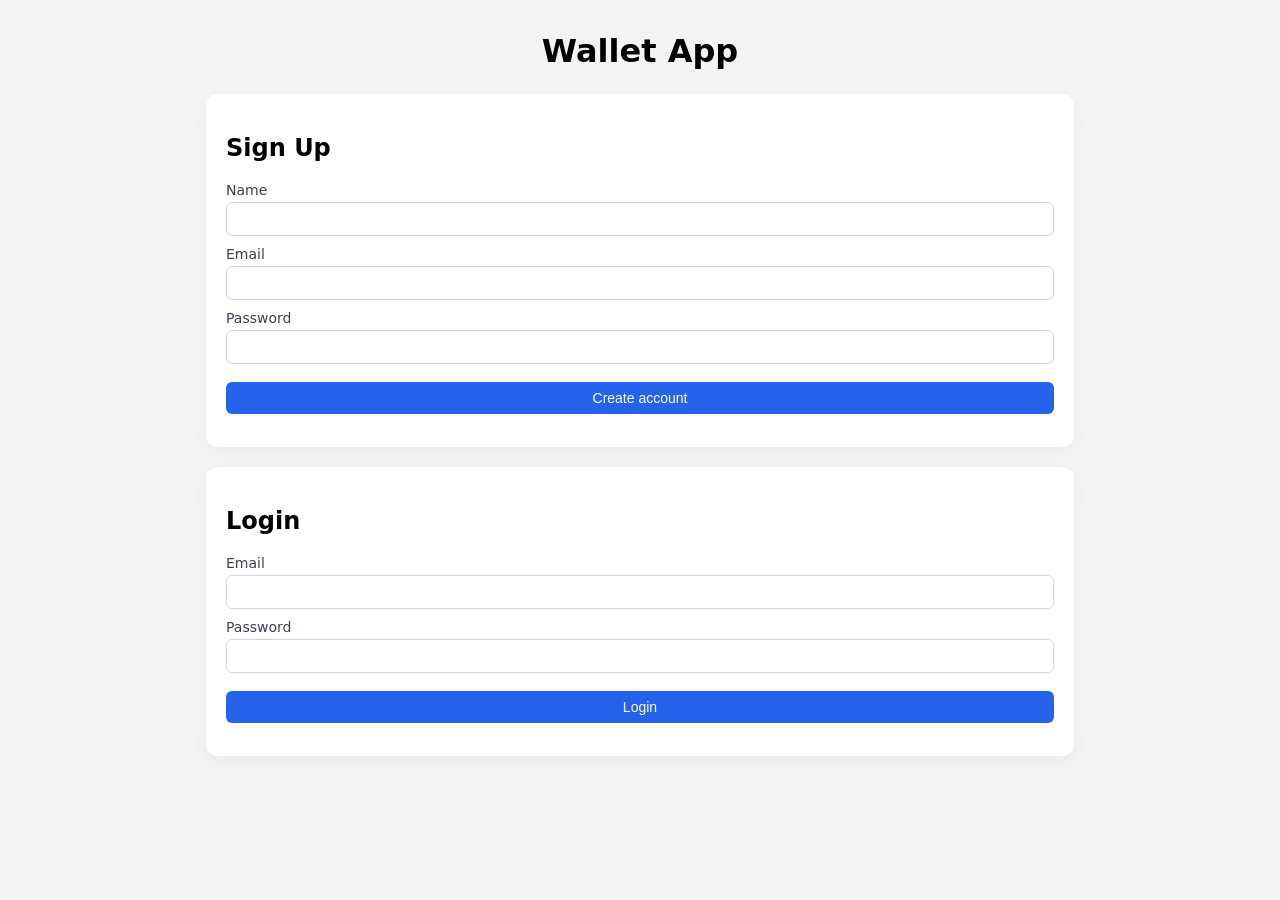
==== frontend/index.html @ bc02738d "Initial commit" ====
<!DOCTYPE html>
<html lang="en">
<head>
  <meta charset="UTF-8">
  <title>Wallet App - Login / Signup</title>
  <link rel="stylesheet" href="styles.css">
</head>
<body>
  <div class="container">
    <h1>Wallet App</h1>

    <div class="card">
      <h2>Sign Up</h2>
      <form id="signup-form">
        <label>
          Name
          <input type="text" id="signup-name" required>
        </label>
        <label>
          Email
          <input type="email" id="signup-email" required>
        </label>
        <label>
          Password
          <input type="password" id="signup-password" required>
        </label>
        <button type="submit">Create account</button>
      </form>
      <p id="signup-message" class="message"></p>
    </div>

    <div class="card">
      <h2>Login</h2>
      <form id="login-form">
        <label>
          Email
          <input type="email" id="login-email" required>
        </label>
        <label>
          Password
          <input type="password" id="login-password" required>
        </label>
        <button type="submit">Login</button>
      </form>
      <p id="login-message" class="message"></p>
    </div>
  </div>

  <script>
    const API_BASE = "http://127.0.0.1:8000";

    // --- SIGNUP ---
    const signupForm = document.getElementById("signup-form");
    const signupMsg = document.getElementById("signup-message");

    signupForm.addEventListener("submit", async (e) => {
      e.preventDefault();
      signupMsg.textContent = "";

      const body = {
        name: document.getElementById("signup-name").value.trim(),
        email: document.getElementById("signup-email").value.trim(),
        password: document.getElementById("signup-password").value,
      };

      try {
        const res = await fetch(`${API_BASE}/auth/signup`, {
          method: "POST",
          headers: { "Content-Type": "application/json" },
          body: JSON.stringify(body),
        });

        const data = await res.json();

        if (res.ok) {
          signupMsg.textContent = "Signup successful! You can log in now.";
          signupMsg.classList.remove("error");
          signupMsg.classList.add("success");
          signupForm.reset();
        } else {
          signupMsg.textContent = data.detail || "Signup failed";
          signupMsg.classList.remove("success");
          signupMsg.classList.add("error");
        }
      } catch (err) {
        signupMsg.textContent = "Network error. Is backend running?";
        signupMsg.classList.remove("success");
        signupMsg.classList.add("error");
      }
    });

    // --- LOGIN ---
    const loginForm = document.getElementById("login-form");
    const loginMsg = document.getElementById("login-message");

    loginForm.addEventListener("submit", async (e) => {
      e.preventDefault();
      loginMsg.textContent = "";

      const email = document.getElementById("login-email").value.trim();
      const password = document.getElementById("login-password").value;

      // OAuth2PasswordRequestForm expects form-data:
      // username = email, password = password
      const formData = new URLSearchParams();
      formData.append("username", email);   // <-- email goes here
      formData.append("password", password);

      try {
        const res = await fetch(`${API_BASE}/auth/login`, {
          method: "POST",
          headers: { "Content-Type": "application/x-www-form-urlencoded" },
          body: formData.toString(),
        });

        const data = await res.json();

        if (res.ok) {
          // Save token and go to dashboard
          localStorage.setItem("access_token", data.access_token);
          window.location.href = "dashboard.html";
        } else {
          loginMsg.textContent = data.detail || "Login failed";
          loginMsg.classList.remove("success");
          loginMsg.classList.add("error");
        }
      } catch (err) {
        loginMsg.textContent = "Network error. Is backend running?";
        loginMsg.classList.remove("success");
        loginMsg.classList.add("error");
      }
    });
  </script>
</body>
</html>
---- frontend/styles.css ----
* {
  box-sizing: border-box;
}

body {
  font-family: system-ui, -apple-system, BlinkMacSystemFont, "Segoe UI", sans-serif;
  background: #f3f4f6;
  margin: 0;
  padding: 0;
}

.container {
  max-width: 900px;
  margin: 32px auto;
  padding: 0 16px;
}

h1 {
  text-align: center;
  margin-bottom: 24px;
}

.header {
  display: flex;
  justify-content: space-between;
  align-items: center;
  margin-bottom: 24px;
}

.card {
  background: white;
  border-radius: 12px;
  padding: 20px;
  margin-bottom: 20px;
  box-shadow: 0 8px 20px rgba(0, 0, 0, 0.04);
}

form {
  display: flex;
  flex-direction: column;
  gap: 10px;
}

label {
  display: flex;
  flex-direction: column;
  font-size: 14px;
  color: #374151;
}

input {
  margin-top: 4px;
  padding: 8px 10px;
  border-radius: 6px;
  border: 1px solid #d1d5db;
  font-size: 14px;
}

button {
  padding: 8px 12px;
  border-radius: 6px;
  border: none;
  background: #2563eb;
  color: white;
  font-size: 14px;
  cursor: pointer;
  margin-top: 8px;
}

button:hover {
  background: #1d4ed8;
}

button.secondary {
  background: #6b7280;
}

button.secondary:hover {
  background: #4b5563;
}

button.danger {
  background: #dc2626;
}

button.danger:hover {
  background: #b91c1c;
}

button.small {
  padding: 4px 8px;
  font-size: 12px;
}

.grid {
  display: grid;
  grid-template-columns: repeat(auto-fit, minmax(180px, 1fr));
  gap: 10px 16px;
}

.full-width {
  grid-column: 1 / -1;
}

.message {
  font-size: 13px;
  margin-top: 8px;
}

.message.success {
  color: #059669;
}

.message.error {
  color: #dc2626;
}

table {
  width: 100%;
  border-collapse: collapse;
  font-size: 14px;
}

th, td {
  padding: 8px;
  border-bottom: 1px solid #e5e7eb;
  text-align: left;
}

th {
  background: #f9fafb;
  font-weight: 600;
}
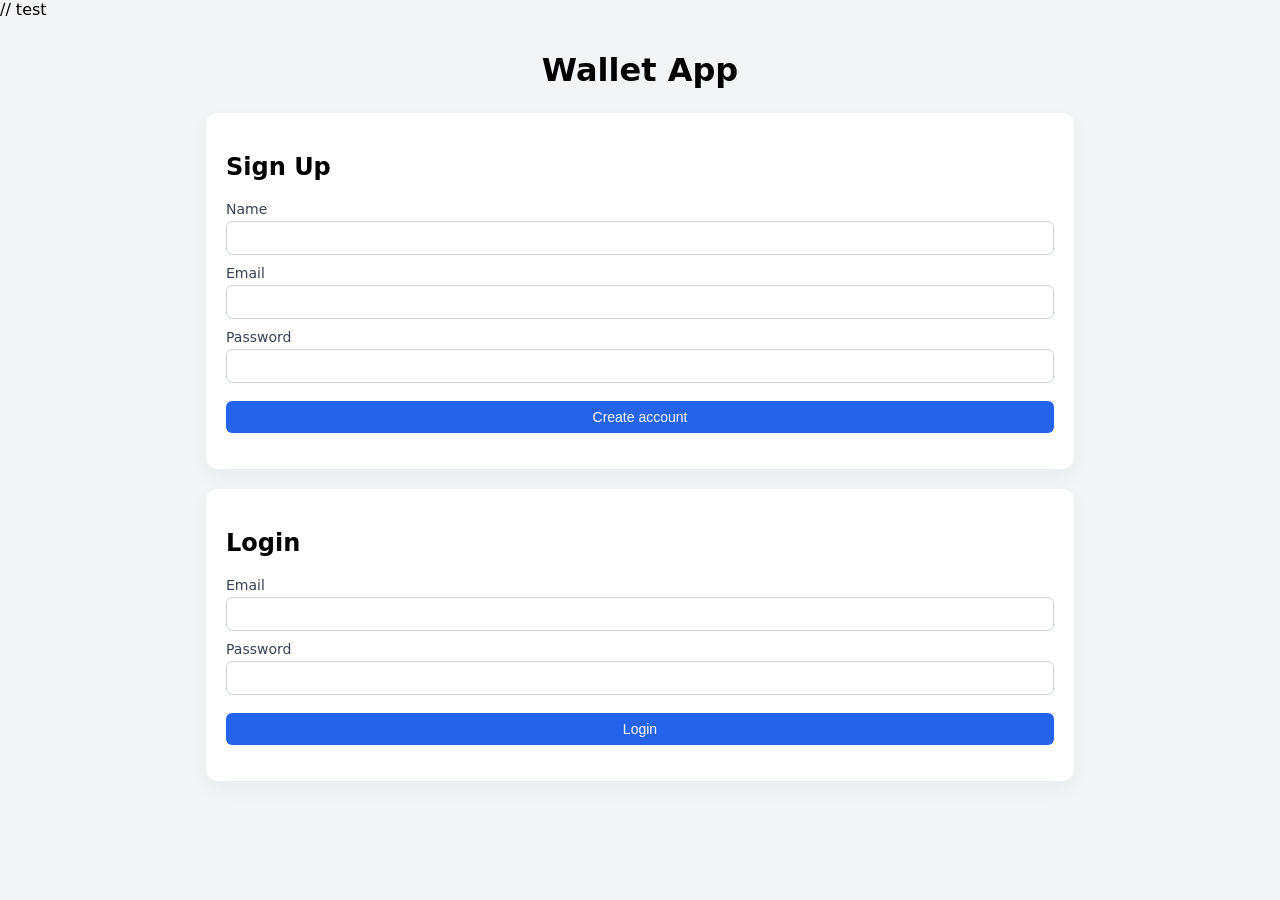
==== commit 93482674: "changes" ====
--- a/frontend/index.html
+++ b/frontend/index.html
@@ -1,3 +1,4 @@
+// test
 <!DOCTYPE html>
 <html lang="en">
 <head>
@@ -47,7 +48,7 @@
   </div>
 
   <script>
-    const API_BASE = "http://127.0.0.1:8000";
+    const API_BASE = "https://wallet-backend-op4d.onrender.com";
 
     // --- SIGNUP ---
     const signupForm = document.getElementById("signup-form");
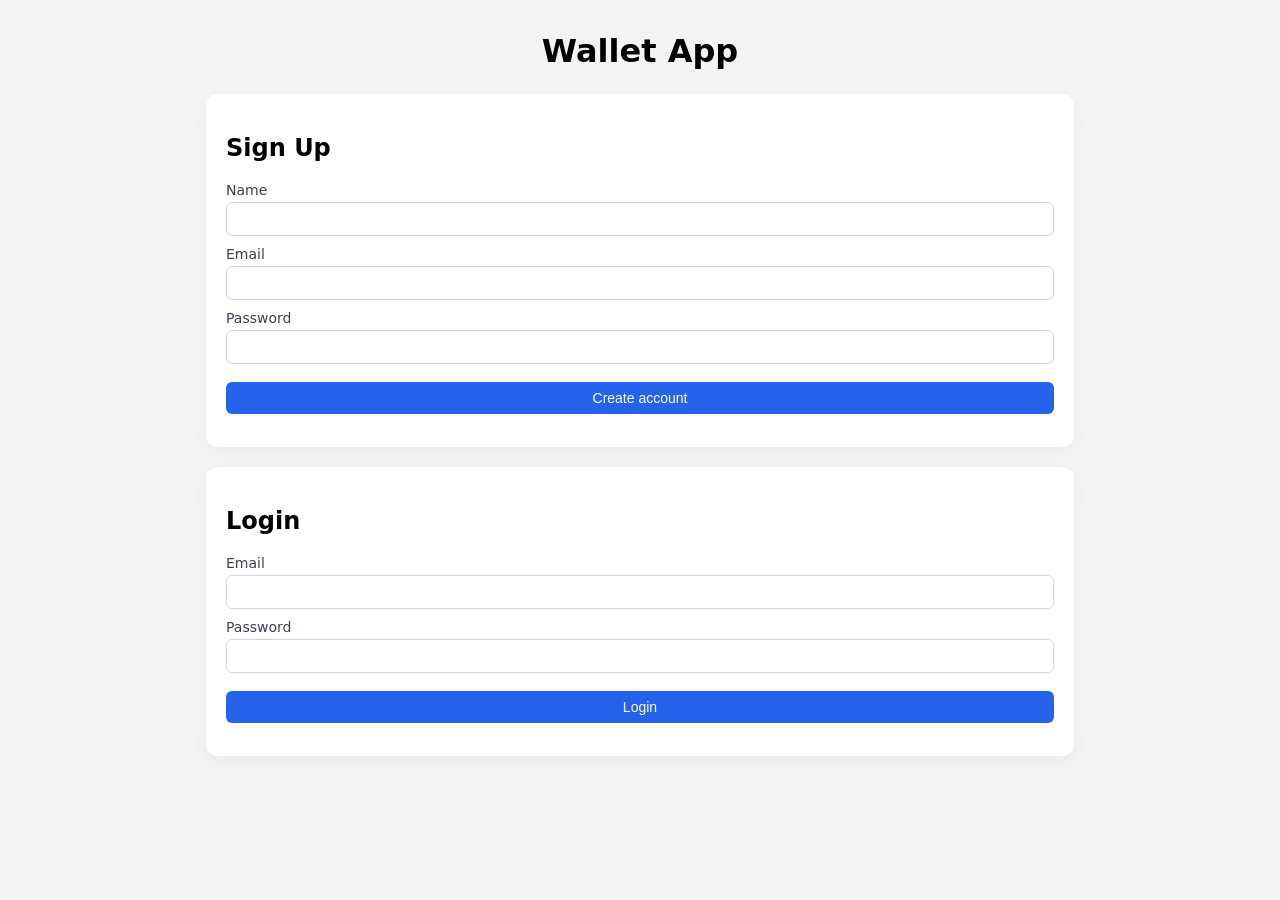
==== commit c4fff0fe: "changes" ====
--- a/frontend/index.html
+++ b/frontend/index.html
@@ -1,4 +1,3 @@
-// test
 <!DOCTYPE html>
 <html lang="en">
 <head>
--- a/frontend/styles.css
+++ b/frontend/styles.css
@@ -131,3 +131,4 @@
   background: #f9fafb;
   font-weight: 600;
 }
+
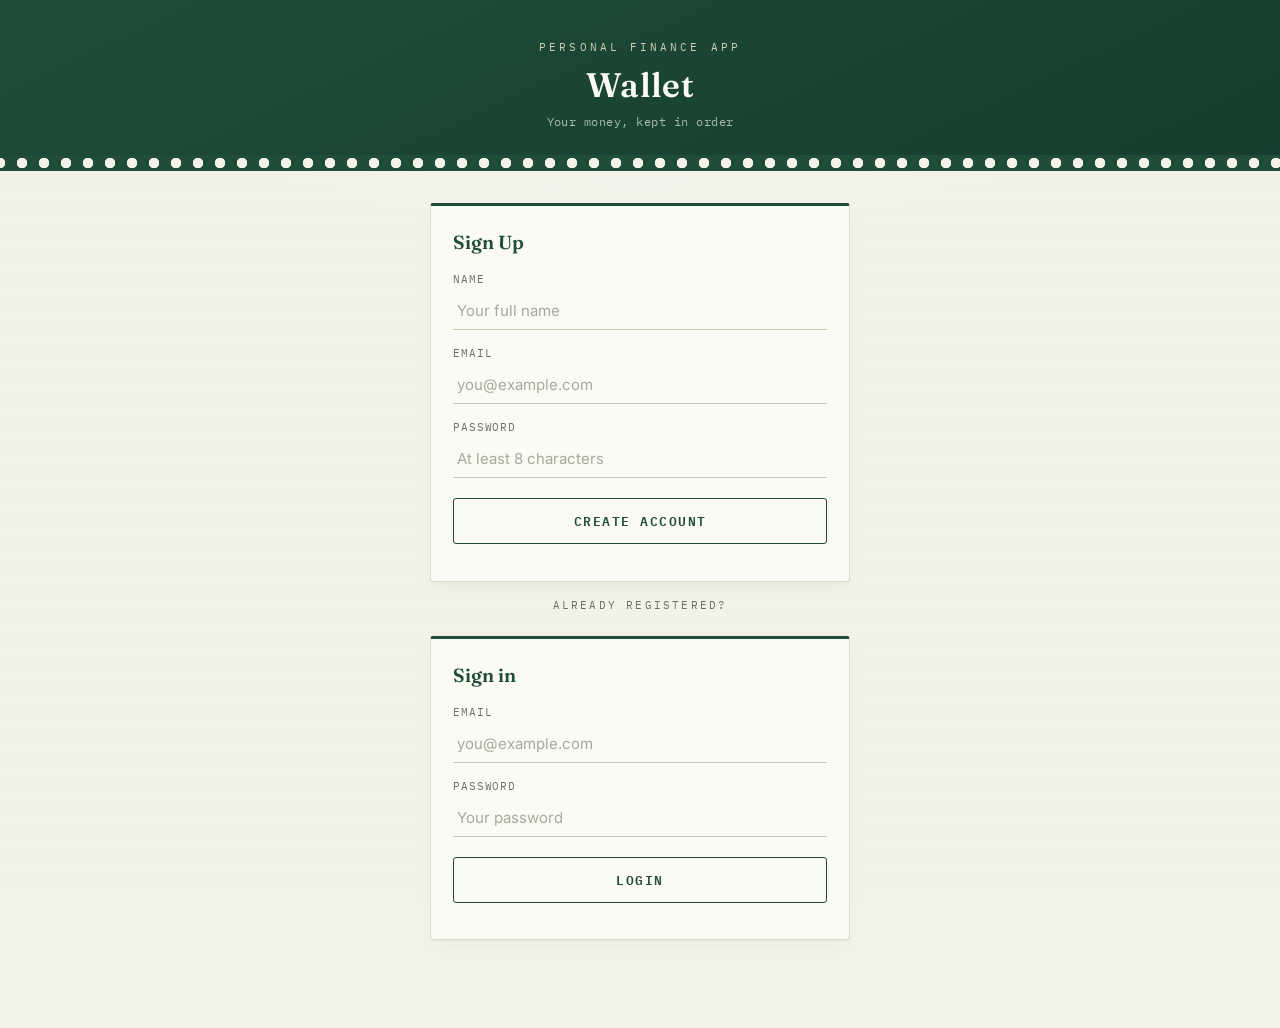
==== commit 2a6e5adc: "redesigned frontend" ====
--- a/frontend/index.html
+++ b/frontend/index.html
@@ -1,135 +1,168 @@
-<!DOCTYPE html>
+<!doctype html>
 <html lang="en">
-<head>
-  <meta charset="UTF-8">
-  <title>Wallet App - Login / Signup</title>
-  <link rel="stylesheet" href="styles.css">
-</head>
-<body>
-  <div class="container">
-    <h1>Wallet App</h1>
+  <head>
+    <meta charset="UTF-8" />
+    <meta name="viewport" content="width=device-width, initial-scale=1.0" />
+    <title>Wallet — Sign in to your ledger</title>
+    <link rel="stylesheet" href="styles.css" />
+  </head>
+  <body>
+    <div class="masthead">
+      <span class="eyebrow">Personal Finance App</span>
+      <h1>Wallet</h1>
+      <div class="sub">Your money, kept in order</div>
+    </div>
+    <div class="perforation"></div>
 
-    <div class="card">
-      <h2>Sign Up</h2>
-      <form id="signup-form">
-        <label>
-          Name
-          <input type="text" id="signup-name" required>
-        </label>
-        <label>
-          Email
-          <input type="email" id="signup-email" required>
-        </label>
-        <label>
-          Password
-          <input type="password" id="signup-password" required>
-        </label>
-        <button type="submit">Create account</button>
-      </form>
-      <p id="signup-message" class="message"></p>
+    <div class="auth-wrap">
+      <div class="card">
+        <h2>Sign Up</h2>
+        <form id="signup-form">
+          <label>
+            Name
+            <input
+              type="text"
+              id="signup-name"
+              placeholder="Your full name"
+              required
+            />
+          </label>
+          <label>
+            Email
+            <input
+              type="email"
+              id="signup-email"
+              placeholder="you@example.com"
+              required
+            />
+          </label>
+          <label>
+            Password
+            <input
+              type="password"
+              id="signup-password"
+              placeholder="At least 8 characters"
+              required
+            />
+          </label>
+          <button type="submit">Create account</button>
+        </form>
+        <p id="signup-message" class="message"></p>
+      </div>
+
+      <div class="divider-label">Already registered?</div>
+
+      <div class="card">
+        <h2>Sign in</h2>
+        <form id="login-form">
+          <label>
+            Email
+            <input
+              type="email"
+              id="login-email"
+              placeholder="you@example.com"
+              required
+            />
+          </label>
+          <label>
+            Password
+            <input
+              type="password"
+              id="login-password"
+              placeholder="Your password"
+              required
+            />
+          </label>
+          <button type="submit">Login</button>
+        </form>
+        <p id="login-message" class="message"></p>
+      </div>
     </div>
 
-    <div class="card">
-      <h2>Login</h2>
-      <form id="login-form">
-        <label>
-          Email
-          <input type="email" id="login-email" required>
-        </label>
-        <label>
-          Password
-          <input type="password" id="login-password" required>
-        </label>
-        <button type="submit">Login</button>
-      </form>
-      <p id="login-message" class="message"></p>
-    </div>
-  </div>
+    <script>
+      const API_BASE = "https://wallet-backend-op4d.onrender.com";
 
-  <script>
-    const API_BASE = "https://wallet-backend-op4d.onrender.com";
+      // --- SIGNUP ---
+      const signupForm = document.getElementById("signup-form");
+      const signupMsg = document.getElementById("signup-message");
 
-    // --- SIGNUP ---
-    const signupForm = document.getElementById("signup-form");
-    const signupMsg = document.getElementById("signup-message");
+      signupForm.addEventListener("submit", async (e) => {
+        e.preventDefault();
+        signupMsg.textContent = "";
 
-    signupForm.addEventListener("submit", async (e) => {
-      e.preventDefault();
-      signupMsg.textContent = "";
+        const body = {
+          name: document.getElementById("signup-name").value.trim(),
+          email: document.getElementById("signup-email").value.trim(),
+          password: document.getElementById("signup-password").value,
+        };
 
-      const body = {
-        name: document.getElementById("signup-name").value.trim(),
-        email: document.getElementById("signup-email").value.trim(),
-        password: document.getElementById("signup-password").value,
-      };
+        try {
+          const res = await fetch(`${API_BASE}/auth/signup`, {
+            method: "POST",
+            headers: { "Content-Type": "application/json" },
+            body: JSON.stringify(body),
+          });
 
-      try {
-        const res = await fetch(`${API_BASE}/auth/signup`, {
-          method: "POST",
-          headers: { "Content-Type": "application/json" },
-          body: JSON.stringify(body),
-        });
+          const data = await res.json();
 
-        const data = await res.json();
-
-        if (res.ok) {
-          signupMsg.textContent = "Signup successful! You can log in now.";
-          signupMsg.classList.remove("error");
-          signupMsg.classList.add("success");
-          signupForm.reset();
-        } else {
-          signupMsg.textContent = data.detail || "Signup failed";
+          if (res.ok) {
+            signupMsg.textContent = "Signup successful! You can log in now.";
+            signupMsg.classList.remove("error");
+            signupMsg.classList.add("success");
+            signupForm.reset();
+          } else {
+            signupMsg.textContent = data.detail || "Signup failed";
+            signupMsg.classList.remove("success");
+            signupMsg.classList.add("error");
+          }
+        } catch (err) {
+          signupMsg.textContent = "Network error. Is backend running?";
           signupMsg.classList.remove("success");
           signupMsg.classList.add("error");
         }
-      } catch (err) {
-        signupMsg.textContent = "Network error. Is backend running?";
-        signupMsg.classList.remove("success");
-        signupMsg.classList.add("error");
-      }
-    });
+      });
 
-    // --- LOGIN ---
-    const loginForm = document.getElementById("login-form");
-    const loginMsg = document.getElementById("login-message");
+      // --- LOGIN ---
+      const loginForm = document.getElementById("login-form");
+      const loginMsg = document.getElementById("login-message");
 
-    loginForm.addEventListener("submit", async (e) => {
-      e.preventDefault();
-      loginMsg.textContent = "";
+      loginForm.addEventListener("submit", async (e) => {
+        e.preventDefault();
+        loginMsg.textContent = "";
 
-      const email = document.getElementById("login-email").value.trim();
-      const password = document.getElementById("login-password").value;
+        const email = document.getElementById("login-email").value.trim();
+        const password = document.getElementById("login-password").value;
 
-      // OAuth2PasswordRequestForm expects form-data:
-      // username = email, password = password
-      const formData = new URLSearchParams();
-      formData.append("username", email);   // <-- email goes here
-      formData.append("password", password);
+        // OAuth2PasswordRequestForm expects form-data:
+        // username = email, password = password
+        const formData = new URLSearchParams();
+        formData.append("username", email); // <-- email goes here
+        formData.append("password", password);
 
-      try {
-        const res = await fetch(`${API_BASE}/auth/login`, {
-          method: "POST",
-          headers: { "Content-Type": "application/x-www-form-urlencoded" },
-          body: formData.toString(),
-        });
+        try {
+          const res = await fetch(`${API_BASE}/auth/login`, {
+            method: "POST",
+            headers: { "Content-Type": "application/x-www-form-urlencoded" },
+            body: formData.toString(),
+          });
 
-        const data = await res.json();
+          const data = await res.json();
 
-        if (res.ok) {
-          // Save token and go to dashboard
-          localStorage.setItem("access_token", data.access_token);
-          window.location.href = "dashboard.html";
-        } else {
-          loginMsg.textContent = data.detail || "Login failed";
+          if (res.ok) {
+            // Save token and go to dashboard
+            localStorage.setItem("access_token", data.access_token);
+            window.location.href = "dashboard.html";
+          } else {
+            loginMsg.textContent = data.detail || "Login failed";
+            loginMsg.classList.remove("success");
+            loginMsg.classList.add("error");
+          }
+        } catch (err) {
+          loginMsg.textContent = "Network error. Is backend running?";
           loginMsg.classList.remove("success");
           loginMsg.classList.add("error");
         }
-      } catch (err) {
-        loginMsg.textContent = "Network error. Is backend running?";
-        loginMsg.classList.remove("success");
-        loginMsg.classList.add("error");
-      }
-    });
-  </script>
-</body>
+      });
+    </script>
+  </body>
 </html>
--- a/frontend/styles.css
+++ b/frontend/styles.css
@@ -1,134 +1,498 @@
+/* ===========================================================
+   Wallet — "Passbook" ledger design system
+   =========================================================== */
+
+@import url("https://fonts.googleapis.com/css2?family=Fraunces:opsz,wght@9..144,400;9..144,600;9..144,700&family=IBM+Plex+Mono:wght@400;500;600&family=Inter:wght@400;500;600;700&display=swap");
+
+:root {
+  --paper: #f4f3e8;
+  --paper-raised: #fbfaf3;
+  --stripe: #e8eee1;
+  --ink: #1f4d3a;
+  --ink-soft: #3a6552;
+  --ink-tint: #e4ebe3;
+  --brass: #a8792c;
+  --brass-tint: #f1e6cc;
+  --rust: #9b3a2c;
+  --rust-tint: #f3e0db;
+  --success: #2f6f4e;
+  --line: #c7c9ae;
+  --line-soft: #dbdbc9;
+  --text: #232821;
+  --text-muted: #6c7261;
+
+  --font-display: "Fraunces", serif;
+  --font-mono: "IBM Plex Mono", monospace;
+  --font-body: "Inter", sans-serif;
+
+  --radius: 3px;
+}
+
 * {
   box-sizing: border-box;
 }
 
 body {
-  font-family: system-ui, -apple-system, BlinkMacSystemFont, "Segoe UI", sans-serif;
-  background: #f3f4f6;
+  font-family: var(--font-body);
+  background:
+    radial-gradient(1200px 600px at 50% -10%, #fffef9 0%, var(--paper) 55%),
+    var(--paper);
+  color: var(--text);
   margin: 0;
   padding: 0;
+  -webkit-font-smoothing: antialiased;
+}
+
+/* subtle paper grain via layered gradient noise */
+body::before {
+  content: "";
+  position: fixed;
+  inset: 0;
+  pointer-events: none;
+  background-image: repeating-linear-gradient(
+    0deg,
+    rgba(31, 77, 58, 0.015) 0px,
+    rgba(31, 77, 58, 0.015) 1px,
+    transparent 1px,
+    transparent 3px
+  );
+  z-index: 0;
 }
 
 .container {
   max-width: 900px;
-  margin: 32px auto;
-  padding: 0 16px;
-}
+  margin: 0 auto;
+  padding: 0 20px 64px;
+  position: relative;
+  z-index: 1;
+}
+
+/* ---------- Passbook cover / masthead ---------- */
 
 h1 {
   text-align: center;
-  margin-bottom: 24px;
-}
+  margin: 0;
+}
+
+.masthead {
+  background: linear-gradient(155deg, var(--ink) 0%, #163d2d 100%);
+  color: var(--paper-raised);
+  margin: 0;
+  padding: 40px 20px 26px;
+  width: 100%;
+  box-sizing: border-box;
+  text-align: center;
+  position: relative;
+}
+
+.masthead .eyebrow {
+  font-family: var(--font-mono);
+  font-size: 11px;
+  letter-spacing: 0.28em;
+  text-transform: uppercase;
+  color: var(--brass-tint);
+  opacity: 0.85;
+  display: block;
+  margin-bottom: 10px;
+}
+
+.masthead h1 {
+  font-family: var(--font-display);
+  font-weight: 600;
+  font-size: 34px;
+  letter-spacing: 0.01em;
+  margin: 0;
+}
+
+.masthead .sub {
+  font-family: var(--font-mono);
+  font-size: 12px;
+  color: rgba(251, 250, 243, 0.65);
+  margin-top: 8px;
+  letter-spacing: 0.04em;
+}
+
+/* perforation strip — signature detail separating the "cover" from the pages */
+.perforation {
+  height: 16px;
+  margin: 0 0 32px;
+  width: 100%;
+  box-sizing: border-box;
+  background-image: radial-gradient(
+    circle,
+    var(--paper) 5px,
+    transparent 5.5px
+  );
+  background-size: 22px 22px;
+  background-position: 11px center;
+  background-color: var(--ink);
+  position: relative;
+}
+
+/* ---------- Header (dashboard) ---------- */
 
 .header {
   display: flex;
   justify-content: space-between;
   align-items: center;
-  margin-bottom: 24px;
-}
+  gap: 12px;
+  flex-wrap: wrap;
+  background: linear-gradient(155deg, var(--ink) 0%, #163d2d 100%);
+  color: var(--paper-raised);
+  margin: 0;
+  padding: 26px 20px;
+  width: 100%;
+  box-sizing: border-box;
+}
+
+.header h1 {
+  font-family: var(--font-display);
+  font-weight: 600;
+  font-size: 26px;
+  text-align: left;
+  letter-spacing: 0.01em;
+  min-width: 0;
+  overflow: hidden;
+  text-overflow: ellipsis;
+  white-space: nowrap;
+  flex: 1 1 auto;
+}
+
+.header #logout-btn {
+  flex-shrink: 0;
+}
+
+.header h1::before {
+  content: "Ledger — ";
+  font-family: var(--font-mono);
+  font-size: 11px;
+  letter-spacing: 0.2em;
+  text-transform: uppercase;
+  color: var(--brass-tint);
+  display: block;
+  opacity: 0.8;
+  margin-bottom: 6px;
+}
+
+/* ---------- Ledger pages (cards) ---------- */
 
 .card {
-  background: white;
-  border-radius: 12px;
-  padding: 20px;
-  margin-bottom: 20px;
-  box-shadow: 0 8px 20px rgba(0, 0, 0, 0.04);
-}
+  background: var(--paper-raised);
+  border: 1px solid var(--line-soft);
+  border-top: 3px solid var(--ink);
+  border-radius: var(--radius);
+  padding: 24px 22px;
+  margin-bottom: 22px;
+  box-shadow:
+    0 1px 2px rgba(35, 40, 33, 0.04),
+    0 8px 20px rgba(35, 40, 33, 0.03);
+  position: relative;
+}
+
+.card h2 {
+  font-family: var(--font-display);
+  font-weight: 600;
+  font-size: 19px;
+  margin: 0 0 18px;
+  color: var(--ink);
+  display: flex;
+  align-items: baseline;
+  gap: 10px;
+}
+
+/* ---------- Forms ---------- */
 
 form {
   display: flex;
   flex-direction: column;
-  gap: 10px;
+  gap: 16px;
 }
 
 label {
   display: flex;
   flex-direction: column;
-  font-size: 14px;
-  color: #374151;
-}
-
-input {
+  font-family: var(--font-mono);
+  font-size: 11px;
+  letter-spacing: 0.08em;
+  text-transform: uppercase;
+  color: var(--text-muted);
+  gap: 6px;
+}
+
+input,
+select {
+  font-family: var(--font-body);
+  margin-top: 0;
+  padding: 9px 4px;
+  border-radius: 0;
+  border: none;
+  border-bottom: 1.5px solid var(--line);
+  background: transparent;
+  font-size: 15px;
+  color: var(--text);
+  transition: border-color 0.15s ease;
+}
+
+input[type="number"],
+input[type="date"] {
+  font-family: var(--font-mono);
+}
+
+input:focus,
+select:focus {
+  outline: none;
+  border-bottom-color: var(--ink);
+}
+
+input::placeholder {
+  color: #a6aa98;
+  font-family: var(--font-body);
+}
+
+select {
+  cursor: pointer;
+}
+
+/* ---------- Buttons — "rubber stamp" signature ---------- */
+
+button {
+  font-family: var(--font-mono);
+  padding: 11px 18px;
+  border-radius: 3px;
+  border: 1.5px solid var(--ink);
+  background: transparent;
+  color: var(--ink);
+  font-size: 12.5px;
+  font-weight: 600;
+  letter-spacing: 0.12em;
+  text-transform: uppercase;
+  cursor: pointer;
   margin-top: 4px;
-  padding: 8px 10px;
-  border-radius: 6px;
-  border: 1px solid #d1d5db;
-  font-size: 14px;
-}
-
-button {
-  padding: 8px 12px;
-  border-radius: 6px;
-  border: none;
-  background: #2563eb;
-  color: white;
-  font-size: 14px;
-  cursor: pointer;
-  margin-top: 8px;
+  transition:
+    transform 0.12s ease,
+    background 0.15s ease,
+    color 0.15s ease,
+    box-shadow 0.15s ease;
 }
 
 button:hover {
-  background: #1d4ed8;
+  background: var(--ink);
+  color: var(--paper-raised);
+  transform: rotate(-0.6deg);
+}
+
+button:active {
+  transform: rotate(-0.6deg) scale(0.98);
 }
 
 button.secondary {
-  background: #6b7280;
+  border-color: var(--brass);
+  color: var(--brass);
 }
 
 button.secondary:hover {
-  background: #4b5563;
+  background: var(--brass);
+  color: var(--paper-raised);
 }
 
 button.danger {
-  background: #dc2626;
+  border-color: var(--rust);
+  color: var(--rust);
 }
 
 button.danger:hover {
-  background: #b91c1c;
+  background: var(--rust);
+  color: var(--paper-raised);
 }
 
 button.small {
-  padding: 4px 8px;
-  font-size: 12px;
+  padding: 5px 9px;
+  font-size: 10.5px;
+  margin-top: 0;
 }
 
 .grid {
   display: grid;
   grid-template-columns: repeat(auto-fit, minmax(180px, 1fr));
-  gap: 10px 16px;
+  gap: 16px 20px;
+  align-items: end;
 }
 
 .full-width {
   grid-column: 1 / -1;
 }
 
+/* ---------- Messages ---------- */
+
 .message {
-  font-size: 13px;
-  margin-top: 8px;
+  font-family: var(--font-mono);
+  font-size: 12.5px;
+  margin-top: 10px;
+  letter-spacing: 0.01em;
 }
 
 .message.success {
-  color: #059669;
+  color: var(--success);
+}
+
+.message.success::before {
+  content: "✓ ";
 }
 
 .message.error {
-  color: #dc2626;
-}
+  color: var(--rust);
+}
+
+.message.error::before {
+  content: "✕ ";
+}
+
+/* ---------- Tables — passbook entry rows ---------- */
 
 table {
   width: 100%;
   border-collapse: collapse;
-  font-size: 14px;
-}
-
-th, td {
-  padding: 8px;
-  border-bottom: 1px solid #e5e7eb;
+  font-size: 13.5px;
+  margin-top: 4px;
+  font-family: var(--font-mono);
+}
+
+th,
+td {
+  padding: 10px 8px;
+  border-bottom: 1px solid var(--line-soft);
   text-align: left;
 }
 
 th {
-  background: #f9fafb;
+  background: var(--ink);
+  color: var(--paper-raised);
+  font-weight: 500;
+  font-size: 10.5px;
+  letter-spacing: 0.1em;
+  text-transform: uppercase;
+}
+
+th:first-child {
+  border-top-left-radius: 2px;
+}
+th:last-child {
+  border-top-right-radius: 2px;
+}
+
+tbody tr:nth-child(even) {
+  background: var(--stripe);
+}
+
+tbody tr:hover {
+  background: var(--ink-tint);
+}
+
+/* ---------- Summary card — key figures ---------- */
+
+#summary-card p {
+  font-family: var(--font-mono);
+  font-size: 15px;
+  display: flex;
+  justify-content: space-between;
+  padding: 10px 0;
+  margin: 0;
+  border-bottom: 1px dashed var(--line);
+}
+
+#summary-card p:last-child {
+  border-bottom: none;
+  font-size: 18px;
+  color: var(--ink);
   font-weight: 600;
 }
 
+#summary-card strong {
+  font-family: var(--font-body);
+  font-weight: 500;
+  color: var(--text-muted);
+  text-transform: uppercase;
+  font-size: 11px;
+  letter-spacing: 0.08em;
+  align-self: center;
+}
+
+#total-expenses {
+  color: var(--rust);
+}
+#total-income {
+  color: var(--success);
+}
+
+/* ---------- Auth pages (index.html) ---------- */
+
+.auth-wrap {
+  max-width: 460px;
+  margin: 0 auto;
+  padding: 0 20px 64px;
+}
+
+.auth-wrap .card {
+  margin-bottom: 24px;
+}
+
+.divider-label {
+  text-align: center;
+  font-family: var(--font-mono);
+  font-size: 11px;
+  letter-spacing: 0.2em;
+  text-transform: uppercase;
+  color: var(--text-muted);
+  margin: -8px 0 24px;
+}
+
+/* ---------- Chart wrappers ---------- */
+
+#chart-wrapper,
+.card canvas {
+  filter: none;
+}
+
+/* ---------- Responsive ---------- */
+
+@media (max-width: 600px) {
+  .masthead h1 {
+    font-size: 27px;
+  }
+  .header {
+    flex-direction: row;
+    padding: 20px 16px;
+  }
+  .header h1 {
+    font-size: 20px;
+  }
+  .card {
+    padding: 18px 16px;
+  }
+  table {
+    font-size: 12px;
+  }
+  th,
+  td {
+    padding: 8px 5px;
+  }
+}
+
+/* ---------- Accessibility: visible focus ---------- */
+
+button:focus-visible,
+input:focus-visible,
+select:focus-visible {
+  outline: 2px solid var(--brass);
+  outline-offset: 2px;
+}
+
+@media (prefers-reduced-motion: reduce) {
+  * {
+    transition: none !important;
+    animation: none !important;
+  }
+  button:hover {
+    transform: none;
+  }
+}
